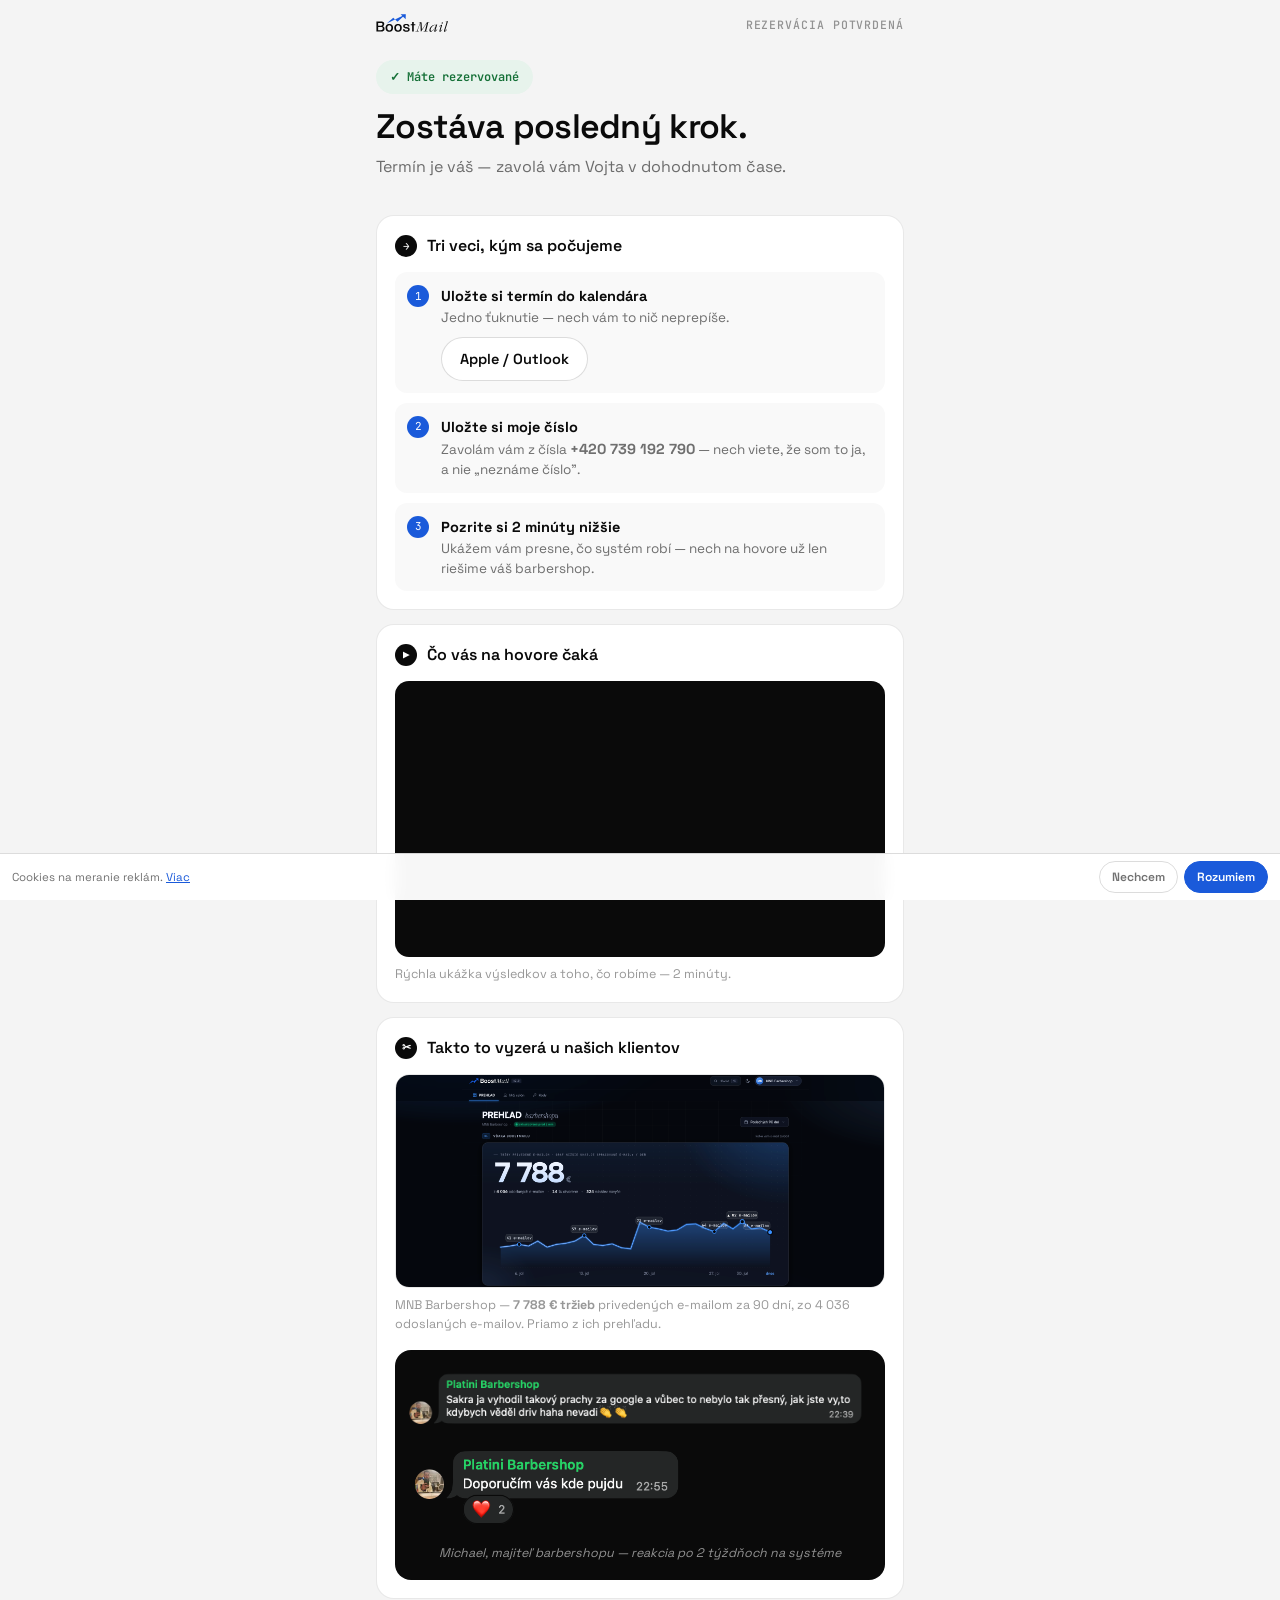
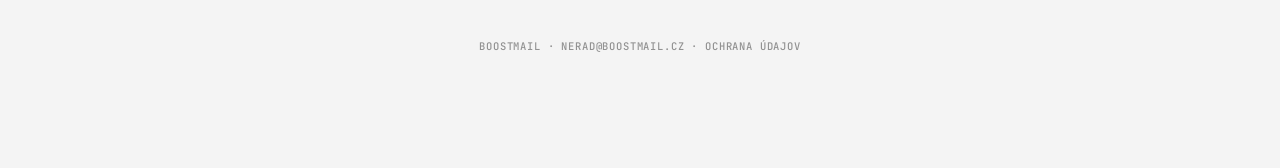
==== dakujeme.html @ a4937549 "SK rezervačný systém — booking + ďakovná stránka Custom Calendly náhrada pre SK kampaň: - mobile-fir" ====
<!doctype html>
<html lang="sk">
<head>
<meta charset="utf-8">
<meta name="viewport" content="width=device-width, initial-scale=1, viewport-fit=cover">
<title>Rezervácia potvrdená — BoostMail</title>
<meta name="robots" content="noindex">
<link rel="preconnect" href="https://fonts.googleapis.com">
<link rel="preconnect" href="https://fonts.gstatic.com" crossorigin>
<link href="https://fonts.googleapis.com/css2?family=Space+Grotesk:wght@400;500;600;700&family=JetBrains+Mono:wght@400;500;600&display=swap" rel="stylesheet">
<link rel="stylesheet" href="styles.css?v=4">
<script>window.BM_TRACK_SCHEDULE=true;</script>
<script type="module" src="consent.js?v=3"></script>
</head>
<body>
<div class="wrap">
  <header class="top">
    <img src="assets/logo-dark.svg" alt="BoostMail">
    <span class="mono">rezervácia potvrdená</span>
  </header>

  <section class="hero">
    <span class="ok-badge">✓ Máte rezervované</span>
    <h1 id="headline">Zostáva posledný krok.</h1>
    <p class="sub" id="when"></p>
  </section>

  <section class="card">
    <h2><span class="num">→</span> Tri veci, kým sa počujeme</h2>
    <div class="steps">
      <div class="step"><span class="n">1</span>
        <div><b>Uložte si termín do kalendára</b>
        <p>Jedno ťuknutie — nech vám to nič neprepíše.</p>
        <div style="display:flex;gap:8px;flex-wrap:wrap;margin-top:8px">
          <a class="btn ghost" id="gcal" target="_blank" rel="noopener" style="min-height:44px;font-size:14.5px;padding:10px 18px;width:auto">📅 Google Kalendár</a>
          <button class="btn ghost" id="ics" style="min-height:44px;font-size:14.5px;padding:10px 18px;width:auto">Apple / Outlook</button>
        </div></div>
      </div>
      <div class="step"><span class="n">2</span>
        <div><b>Uložte si moje číslo</b>
        <p>Zavolám vám z čísla <b id="phone"></b> — nech viete, že som to ja, a nie „neznáme číslo".</p></div>
      </div>
      <div class="step"><span class="n">3</span>
        <div><b>Pozrite si 2 minúty nižšie</b>
        <p>Ukážem vám presne, čo systém robí — nech na hovore už len riešime váš barbershop.</p></div>
      </div>
    </div>
  </section>

  <section class="card">
    <h2><span class="num">▶</span> Čo vás na hovore čaká</h2>
    <div class="video-wrap">
      <iframe src="https://www.loom.com/embed/82dd929b35a548af8ee20fe4e9ee1260?hide_owner=true&hide_share=true&hideEmbedTopBar=true"
        frameborder="0" allowfullscreen title="Rýchla ukážka výsledkov pred videohovorom"></iframe>
    </div>
    <p class="caption">Rýchla ukážka výsledkov a toho, čo robíme — 2 minúty.</p>
  </section>

  <section class="card">
    <h2><span class="num">✂</span> Takto to vyzerá u našich klientov</h2>
    <img class="proof-img" src="assets/proof-mnb.png" alt="Prehľad BoostMail — 7 788 € tržieb privedených e-mailom za 90 dní">
    <p class="caption">MNB Barbershop — <b>7 788 € tržieb</b> privedených e-mailom za 90 dní, zo 4 036 odoslaných e-mailov. Priamo z ich prehľadu.</p>
    <div style="background:#0a0a0a;border-radius:16px;padding:18px 14px;margin-top:16px">
      <img src="assets/wa-1.png" alt="WhatsApp správa majiteľa barbershopu" style="width:100%;display:block;border-radius:10px">
      <img src="assets/wa-2.png" alt="Doporučím vás, kade pôjdem" style="width:62%;display:block;border-radius:10px;margin-top:8px">
      <p class="caption" style="color:rgba(255,255,255,.55);text-align:center;margin-top:12px;font-style:italic">Michael, majiteľ barbershopu — reakcia po 2 týždňoch na systéme</p>
    </div>
  </section>

  <footer>
    <span class="mono">BoostMail · nerad@boostmail.cz · <a href="zasady-ochrany-udajov.html">Ochrana údajov</a></span>
  </footer>
</div>

<script type="module">
import { VOJTA_PHONE, CALL_MINUTES } from "./config.js";

const q = new URLSearchParams(location.search);
const t = q.get("t") ? new Date(q.get("t")) : null;
const name = (q.get("n") || "").split(" ")[0];

document.getElementById("phone").textContent = VOJTA_PHONE;
if (name) document.getElementById("headline").textContent = `${name}, zostáva posledný krok.`;

if (t && !isNaN(t)) {
  const fmt = new Intl.DateTimeFormat("sk-SK", { timeZone: "Europe/Bratislava", weekday: "long", day: "numeric", month: "long", hour: "2-digit", minute: "2-digit" });
  document.getElementById("when").textContent = `Termín je váš: ${fmt.format(t)} · 15 minút · zavolá vám Vojta.`;
} else {
  document.getElementById("when").textContent = "Termín je váš — zavolá vám Vojta v dohodnutom čase.";
}

// Google Calendar template link (klient si pridá jedným ťuknutím)
if (t && !isNaN(t)) {
  const dtg = (d) => d.toISOString().replace(/[-:]/g, "").replace(/\.\d{3}/, "");
  const end = new Date(t.getTime() + CALL_MINUTES * 60000);
  const params = new URLSearchParams({
    action: "TEMPLATE",
    text: "Hovor s Vojtom — BoostMail (15 min)",
    dates: `${dtg(t)}/${dtg(end)}`,
    details: `Zavolá vám Vojta z čísla ${VOJTA_PHONE}. Pozrieme sa na váš barbershop a koľko peňazí vám leží v rezerváku.`,
    location: "Telefonát / Google Meet",
  });
  document.getElementById("gcal").href = `https://calendar.google.com/calendar/render?${params}`;
} else {
  document.getElementById("gcal").style.display = "none";
}

// ICS download
document.getElementById("ics").onclick = () => {
  if (!t || isNaN(t)) return;
  const dt = (d) => d.toISOString().replace(/[-:]/g, "").replace(/\.\d{3}/, "");
  const end = new Date(t.getTime() + CALL_MINUTES * 60000);
  const ics = ["BEGIN:VCALENDAR", "VERSION:2.0", "PRODID:-//BoostMail//SK//SK", "BEGIN:VEVENT",
    `UID:${Date.now()}@boostmail`, `DTSTAMP:${dt(new Date())}`, `DTSTART:${dt(t)}`, `DTEND:${dt(end)}`,
    "SUMMARY:Hovor s Vojtom — BoostMail (15 min)",
    `DESCRIPTION:Zavolá vám Vojta z čísla ${VOJTA_PHONE}. Pozrieme sa na váš barbershop.`,
    "BEGIN:VALARM", "TRIGGER:-PT1H", "ACTION:DISPLAY", "DESCRIPTION:O hodinu hovor s Vojtom (BoostMail)", "END:VALARM",
    "END:VEVENT", "END:VCALENDAR"].join("\r\n");
  const a = document.createElement("a");
  a.href = URL.createObjectURL(new Blob([ics], { type: "text/calendar" }));
  a.download = "boostmail-hovor.ics";
  a.click();
};

// Meta pixel event (až bude pixel ID)
// if (window.fbq) fbq('track', 'Schedule');
</script>
</body>
</html>
---- styles.css ----
/* BoostMail SK rezervácia — design tokens 1:1 z barber.boostmail.cz LP */
:root{
  --bg:#f4f4f4; --surface:#ffffff; --surface-2:#f9f9f9; --accent-soft:#e9edf6;
  --ink:#0a0a0a; --muted:rgba(10,10,10,.58); --faint:rgba(10,10,10,.42);
  --accent:#1a5ada; --accent-ink:#1546a8; --line:rgba(10,10,10,.09); --line-2:rgba(10,10,10,.14);
  --ok:#157037; --err:#b42318;
  --sans:'Space Grotesk',system-ui,sans-serif; --mono:'JetBrains Mono',monospace;
}
*{margin:0;padding:0;box-sizing:border-box}
html{-webkit-text-size-adjust:100%}
body{font-family:var(--sans);background:var(--bg);color:var(--ink);line-height:1.5;-webkit-font-smoothing:antialiased}
a{color:inherit;text-decoration:none}
.mono{font-family:var(--mono);font-size:11.5px;font-weight:500;letter-spacing:.08em;text-transform:uppercase;color:var(--faint)}
.mono b{color:var(--accent);font-weight:600}

.wrap{max-width:560px;margin:0 auto;padding:0 16px 64px}
header.top{display:flex;align-items:center;justify-content:space-between;padding:14px 0}
header.top img{height:22px;display:block}

.hero{padding:10px 0 22px;text-align:left}
.badge{display:inline-flex;align-items:center;gap:8px;background:var(--accent-soft);color:var(--accent-ink);
  font-family:var(--mono);font-size:12px;font-weight:600;padding:8px 14px;border-radius:999px;margin-bottom:14px}
h1{font-weight:600;letter-spacing:-.02em;line-height:1.1;font-size:clamp(27px,7.2vw,34px)}
.sub{margin-top:10px;color:var(--muted);font-size:16px}
.chips{display:flex;flex-wrap:wrap;gap:8px;margin-top:14px}
.chip{font-family:var(--mono);font-size:11px;letter-spacing:.06em;text-transform:uppercase;
  background:var(--surface);border:1px solid var(--line);border-radius:999px;padding:7px 12px;color:var(--muted)}

.card{background:var(--surface);border:1px solid var(--line);border-radius:18px;padding:18px;margin-top:14px}
.card h2{font-size:16px;font-weight:600;display:flex;align-items:center;gap:10px;margin-bottom:14px}
.card h2 .num{font-family:var(--mono);font-size:11px;color:#fff;background:var(--ink);
  width:22px;height:22px;border-radius:50%;display:inline-flex;align-items:center;justify-content:center}

/* dny — kompaktní mřížka 7×2, všech 14 dní viditelných (Zocdoc pattern) */
.days{display:grid;grid-template-columns:repeat(7,1fr);gap:6px}
.day{text-align:center;background:var(--surface-2);border:1.5px solid var(--line);
  border-radius:12px;padding:8px 0 7px;cursor:pointer;user-select:none;min-width:0}
.day .dw{font-family:var(--mono);font-size:9.5px;letter-spacing:.04em;text-transform:uppercase;color:var(--faint)}
.day .dd{font-weight:600;font-size:14.5px;margin-top:1px}
.day .dot{width:4px;height:4px;border-radius:50%;background:var(--ok);margin:3px auto 0}
.day.sel{border-color:var(--accent);background:var(--accent-soft)}
.day.sel .dd{color:var(--accent-ink)}
.day.off{opacity:.32;cursor:default}
.day.off .dot{background:transparent}
.day-info{font-size:13.5px;color:var(--muted);margin:14px 2px 0;font-weight:500}
.day-info b{color:var(--ok)}

/* sloty */
.slots{display:grid;grid-template-columns:repeat(3,1fr);gap:8px;margin-top:14px}
@media(min-width:420px){.slots{grid-template-columns:repeat(4,1fr)}}
.slot{border:1.5px solid var(--line-2);background:var(--surface);border-radius:12px;padding:12px 0;
  text-align:center;font-weight:600;font-size:15px;cursor:pointer;user-select:none;min-height:46px}
.slot:active{transform:scale(.97)}
.slot.sel{background:var(--accent);border-color:var(--accent);color:#fff}
.slot.taken{opacity:.32;cursor:default;text-decoration:line-through}
.slots-empty{color:var(--muted);font-size:14.5px;padding:10px 2px}

/* formulár */
form{display:flex;flex-direction:column;gap:12px}
label{font-size:13.5px;font-weight:600}
label .opt{color:var(--faint);font-weight:400}
input,select{width:100%;font-family:var(--sans);font-size:16px;color:var(--ink);
  background:var(--surface-2);border:1.5px solid var(--line-2);border-radius:12px;padding:13px 14px;outline:none;appearance:none}
input:focus,select:focus{border-color:var(--accent);background:#fff}
.field{display:flex;flex-direction:column;gap:6px}
.selwrap{position:relative}
.selwrap:after{content:"▾";position:absolute;right:14px;top:50%;transform:translateY(-50%);color:var(--faint);pointer-events:none}

.btn{display:inline-flex;align-items:center;justify-content:center;gap:8px;font-family:var(--sans);font-weight:600;
  font-size:16.5px;background:var(--accent);color:#fff;border:none;border-radius:999px;padding:16px 28px;cursor:pointer;width:100%;min-height:54px}
.btn:disabled{opacity:.55;cursor:default}
.btn.ghost{background:var(--surface);color:var(--ink);border:1.5px solid var(--line-2)}
.legal{font-size:12px;color:var(--faint);text-align:center;margin-top:2px}
.err{display:none;color:var(--err);background:#fdecea;border-radius:10px;padding:10px 12px;font-size:14px}
.err.show{display:block}

.summary{display:flex;align-items:center;gap:10px;background:var(--accent-soft);border-radius:12px;
  padding:11px 14px;font-size:14.5px;color:var(--accent-ink);font-weight:600}

footer{margin-top:34px;text-align:center}
footer .mono{font-size:10.5px}

/* ďakujeme */
.ok-badge{display:inline-flex;align-items:center;gap:8px;background:#e7f3ec;color:var(--ok);
  font-family:var(--mono);font-size:12px;font-weight:600;padding:8px 14px;border-radius:999px;margin-bottom:14px}
.steps{display:flex;flex-direction:column;gap:10px;margin-top:4px}
.step{display:flex;gap:12px;align-items:flex-start;background:var(--surface-2);border-radius:12px;padding:12px}
.step .n{font-family:var(--mono);font-size:11px;color:#fff;background:var(--accent);flex:0 0 auto;
  width:22px;height:22px;border-radius:50%;display:inline-flex;align-items:center;justify-content:center;margin-top:1px}
.step b{font-size:14.5px}
.step p{font-size:13.5px;color:var(--muted)}
.video-wrap{position:relative;width:100%;aspect-ratio:16/9;border-radius:14px;overflow:hidden;background:#0a0a0a}
.video-wrap iframe{position:absolute;inset:0;width:100%;height:100%;border:0}

/* cookie lišta — slim, nic nepřekrývá (body dostane padding-bottom z consent.js) */
.ck{position:fixed;left:0;right:0;bottom:0;z-index:90;display:flex;align-items:center;gap:8px;
  flex-wrap:nowrap;justify-content:space-between;
  background:rgba(255,255,255,.97);backdrop-filter:blur(8px);border-top:1px solid var(--line-2);
  padding:7px 12px calc(7px + env(safe-area-inset-bottom));}
.ck-t{font-size:11.5px;color:var(--muted);line-height:1.3;flex:1 1 auto;min-width:0}
.ck-t a{color:var(--accent);text-decoration:underline;white-space:nowrap}
.ck-b{display:flex;gap:6px;flex:0 0 auto}
.ck button{font-family:var(--sans);font-size:12px;font-weight:600;border-radius:999px;
  padding:6px 12px;cursor:pointer;white-space:nowrap;min-height:32px}
.ck-no{background:transparent;border:1px solid var(--line-2);color:var(--muted)}
.ck-ok{background:var(--accent);border:1px solid var(--accent);color:#fff}
.proof-img{width:100%;border-radius:14px;border:1px solid var(--line);display:block}
.wa{background:#e7f8ee;border-radius:16px 16px 16px 4px;padding:14px 16px;font-size:15px;position:relative;max-width:92%}
.wa .who{font-family:var(--mono);font-size:10.5px;letter-spacing:.07em;text-transform:uppercase;color:var(--ok);margin-bottom:6px}
.caption{font-size:12.5px;color:var(--faint);margin-top:8px}
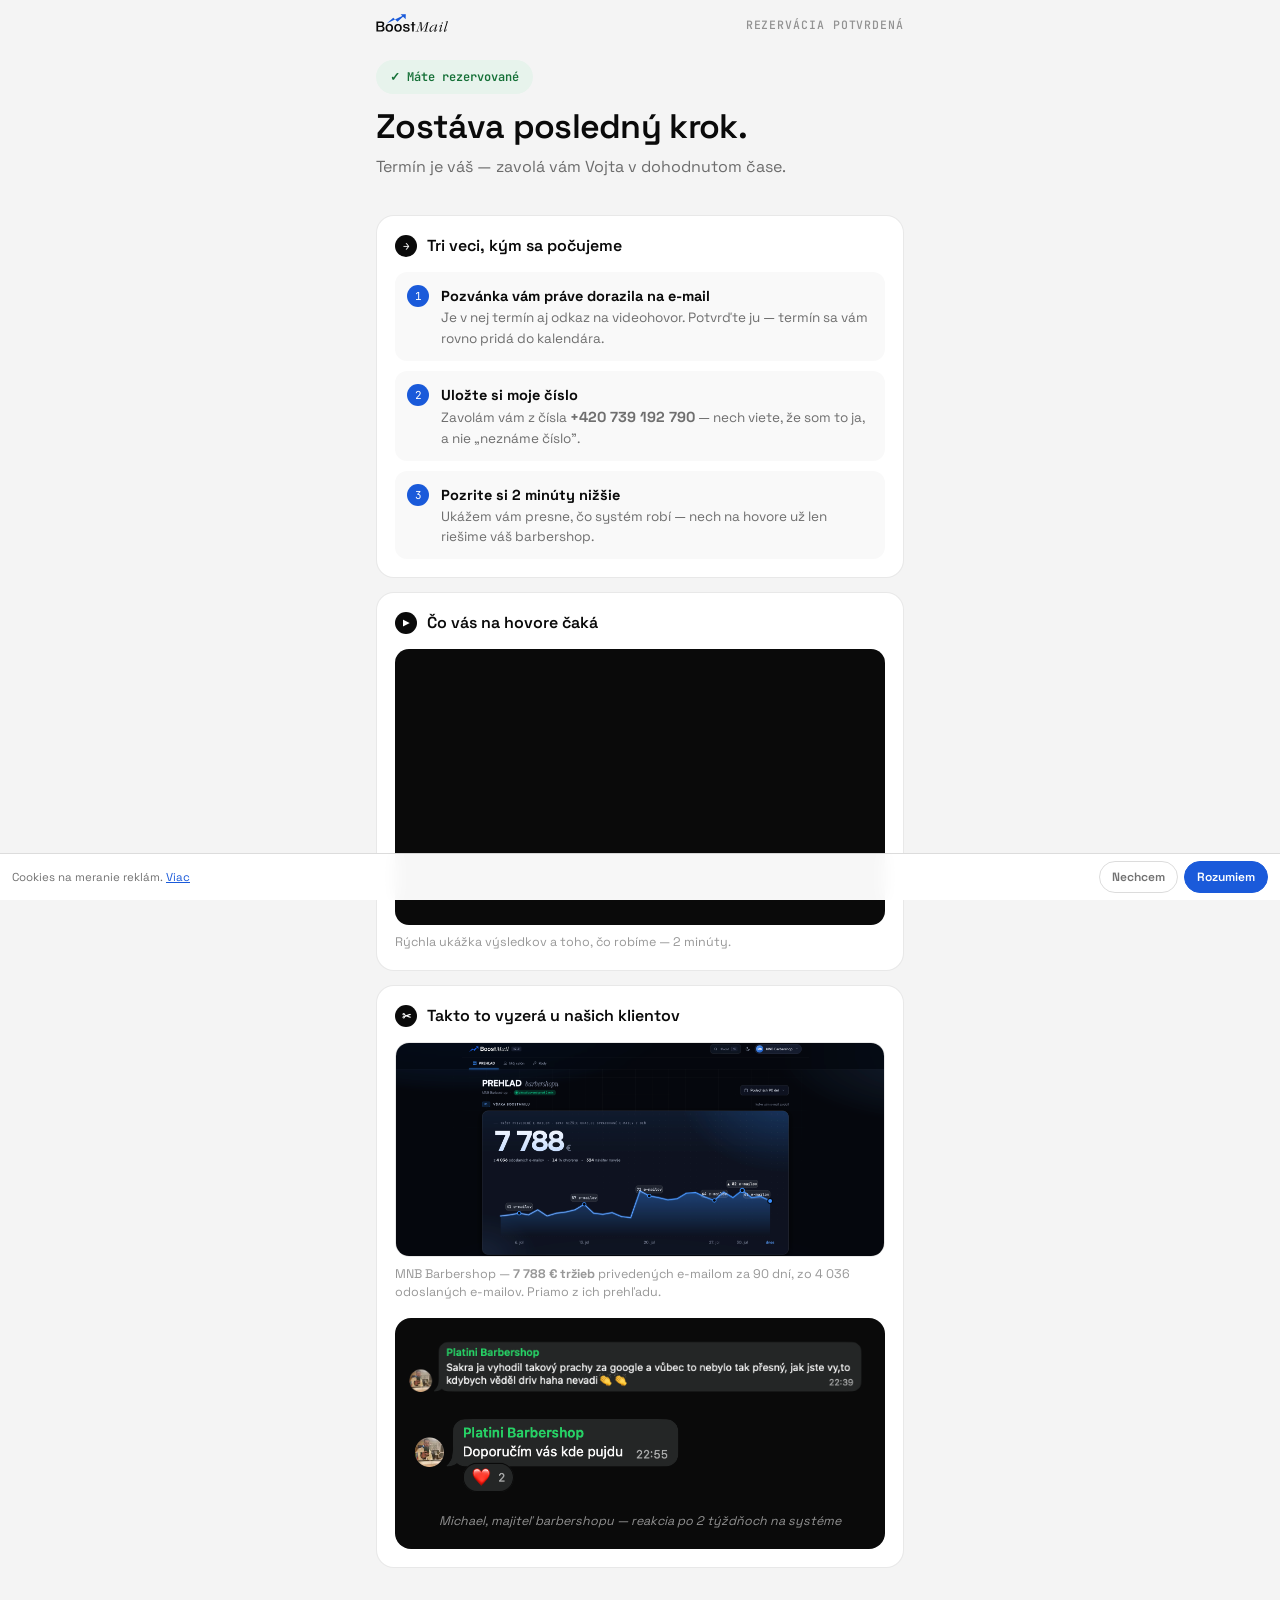
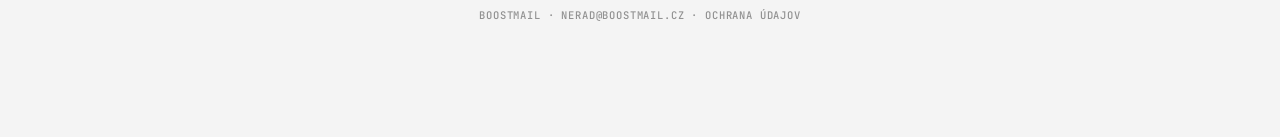
==== commit 4aa545fe: "Notifikačný e-mail Vojtovi + odstránené tlačidlá kalendára - Gmail API notifikácia po každej rezervá" ====
--- a/dakujeme.html
+++ b/dakujeme.html
@@ -29,12 +29,8 @@
     <h2><span class="num">→</span> Tri veci, kým sa počujeme</h2>
     <div class="steps">
       <div class="step"><span class="n">1</span>
-        <div><b>Uložte si termín do kalendára</b>
-        <p>Jedno ťuknutie — nech vám to nič neprepíše.</p>
-        <div style="display:flex;gap:8px;flex-wrap:wrap;margin-top:8px">
-          <a class="btn ghost" id="gcal" target="_blank" rel="noopener" style="min-height:44px;font-size:14.5px;padding:10px 18px;width:auto">📅 Google Kalendár</a>
-          <button class="btn ghost" id="ics" style="min-height:44px;font-size:14.5px;padding:10px 18px;width:auto">Apple / Outlook</button>
-        </div></div>
+        <div><b>Pozvánka vám práve dorazila na e-mail</b>
+        <p>Je v nej termín aj odkaz na videohovor. Potvrďte ju — termín sa vám rovno pridá do kalendára.</p></div>
       </div>
       <div class="step"><span class="n">2</span>
         <div><b>Uložte si moje číslo</b>
@@ -73,7 +69,7 @@
 </div>
 
 <script type="module">
-import { VOJTA_PHONE, CALL_MINUTES } from "./config.js";
+import { VOJTA_PHONE } from "./config.js";
 
 const q = new URLSearchParams(location.search);
 const t = q.get("t") ? new Date(q.get("t")) : null;
@@ -89,41 +85,10 @@
   document.getElementById("when").textContent = "Termín je váš — zavolá vám Vojta v dohodnutom čase.";
 }
 
-// Google Calendar template link (klient si pridá jedným ťuknutím)
-if (t && !isNaN(t)) {
-  const dtg = (d) => d.toISOString().replace(/[-:]/g, "").replace(/\.\d{3}/, "");
-  const end = new Date(t.getTime() + CALL_MINUTES * 60000);
-  const params = new URLSearchParams({
-    action: "TEMPLATE",
-    text: "Hovor s Vojtom — BoostMail (15 min)",
-    dates: `${dtg(t)}/${dtg(end)}`,
-    details: `Zavolá vám Vojta z čísla ${VOJTA_PHONE}. Pozrieme sa na váš barbershop a koľko peňazí vám leží v rezerváku.`,
-    location: "Telefonát / Google Meet",
-  });
-  document.getElementById("gcal").href = `https://calendar.google.com/calendar/render?${params}`;
-} else {
-  document.getElementById("gcal").style.display = "none";
-}
+// Pozvánku do kalendára posiela Google automaticky (attendee + sendUpdates=all),
+// preto tu už žiadne „pridať do kalendára" tlačidlá nie sú.
 
-// ICS download
-document.getElementById("ics").onclick = () => {
-  if (!t || isNaN(t)) return;
-  const dt = (d) => d.toISOString().replace(/[-:]/g, "").replace(/\.\d{3}/, "");
-  const end = new Date(t.getTime() + CALL_MINUTES * 60000);
-  const ics = ["BEGIN:VCALENDAR", "VERSION:2.0", "PRODID:-//BoostMail//SK//SK", "BEGIN:VEVENT",
-    `UID:${Date.now()}@boostmail`, `DTSTAMP:${dt(new Date())}`, `DTSTART:${dt(t)}`, `DTEND:${dt(end)}`,
-    "SUMMARY:Hovor s Vojtom — BoostMail (15 min)",
-    `DESCRIPTION:Zavolá vám Vojta z čísla ${VOJTA_PHONE}. Pozrieme sa na váš barbershop.`,
-    "BEGIN:VALARM", "TRIGGER:-PT1H", "ACTION:DISPLAY", "DESCRIPTION:O hodinu hovor s Vojtom (BoostMail)", "END:VALARM",
-    "END:VEVENT", "END:VCALENDAR"].join("\r\n");
-  const a = document.createElement("a");
-  a.href = URL.createObjectURL(new Blob([ics], { type: "text/calendar" }));
-  a.download = "boostmail-hovor.ics";
-  a.click();
-};
-
-// Meta pixel event (až bude pixel ID)
-// if (window.fbq) fbq('track', 'Schedule');
+// Meta pixel event Schedule rieši consent.js (window.BM_TRACK_SCHEDULE)
 </script>
 </body>
 </html>
